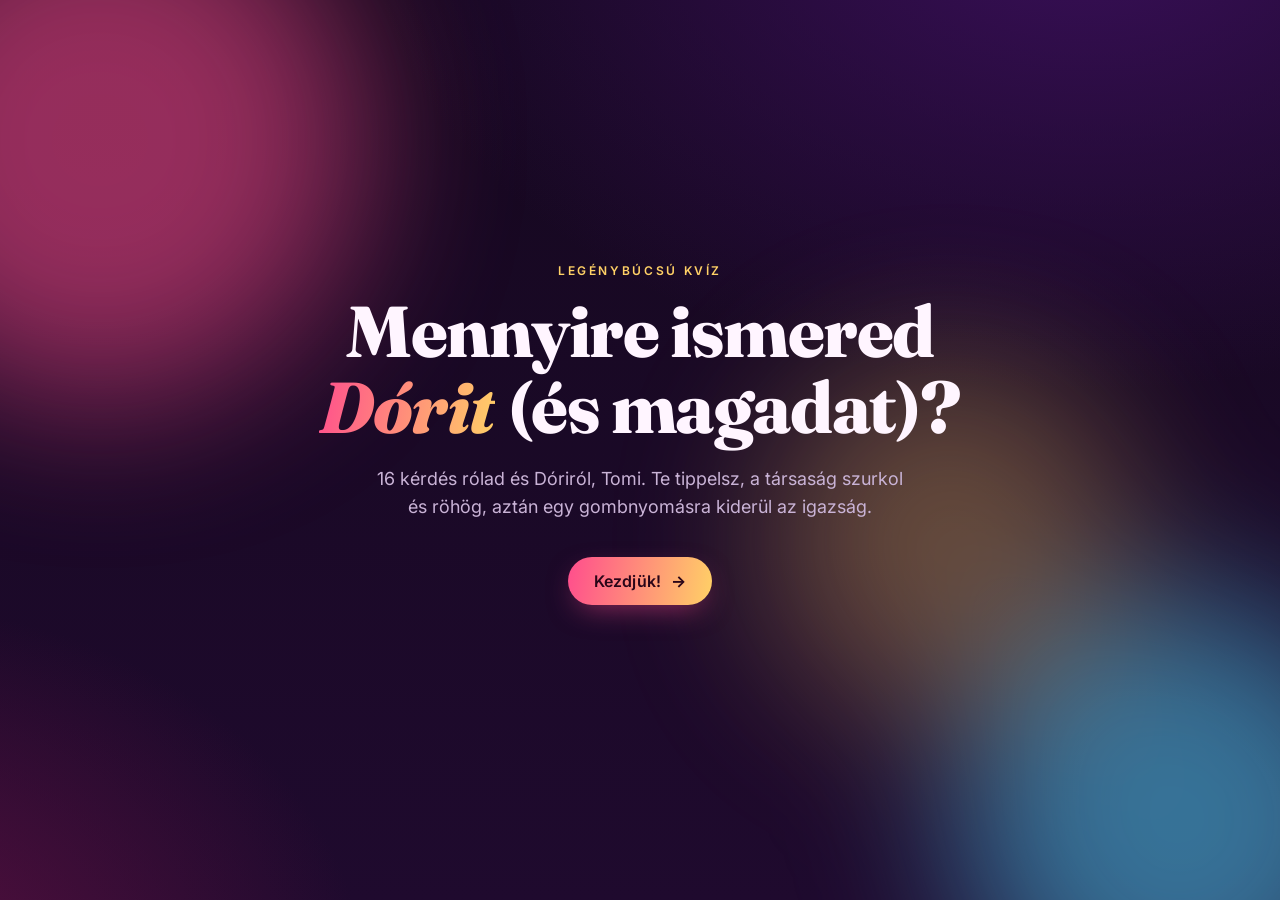
==== index.html @ 5be16c11 "Tomi legénybúcsú kvíz" ====
<!doctype html>
<html lang="hu">
  <head>
    <meta charset="utf-8" />
    <meta name="viewport" content="width=device-width, initial-scale=1" />
    <title>Tomi legénybúcsú kvíz</title>
    <link
      rel="preconnect"
      href="https://fonts.googleapis.com"
    />
    <link
      rel="preconnect"
      href="https://fonts.gstatic.com"
      crossorigin
    />
    <link
      href="https://fonts.googleapis.com/css2?family=Fraunces:ital,opsz,wght@0,9..144,600;0,9..144,800;1,9..144,700&family=Inter:wght@400;500;600;700&display=swap"
      rel="stylesheet"
    />
    <link rel="stylesheet" href="styles.css" />
  </head>
  <body>
    <div class="bg-blobs" aria-hidden="true">
      <span class="blob blob-1"></span>
      <span class="blob blob-2"></span>
      <span class="blob blob-3"></span>
    </div>

    <main class="stage">
      <section id="screen-intro" class="screen active">
        <div class="intro-card">
          <p class="kicker">Legénybúcsú kvíz</p>
          <h1>Mennyire ismered <em>Dórit</em> (és magadat)?</h1>
          <p class="lead">
            16 kérdés rólad és Dóriról, Tomi. Te tippelsz, a társaság szurkol
            és röhög, aztán egy gombnyomásra kiderül az igazság.
          </p>
          <button id="start-btn" class="btn btn-primary">
            <span>Kezdjük!</span>
            <span class="btn-arrow">→</span>
          </button>
        </div>
      </section>

      <section id="screen-quiz" class="screen">
        <div class="card">
          <div class="card-head">
            <span class="pill" id="progress">1 / 16</span>
            <span class="pill pill-muted">Tomi &amp; Dóri</span>
          </div>
          <h2 id="question" class="question">…</h2>
          <div id="answer" class="answer" aria-live="polite"></div>
          <div class="card-foot">
            <button id="action-btn" class="btn btn-primary" data-mode="reveal">
              Felfedés
            </button>
          </div>
        </div>
      </section>

      <section id="screen-finish" class="screen">
        <div class="finish-card">
          <p class="kicker">Vége a kvíznek</p>
          <h1>Egészségedre, <em>Tomi</em>!</h1>
          <p class="lead">
            Dóri kezében vagy — a csikizés, az Elfbar és a szemkontaktusos
            fingások örökre szóljanak.
          </p>
          <button id="restart-btn" class="btn btn-ghost">Újra</button>
        </div>
        <div id="confetti" class="confetti" aria-hidden="true"></div>
      </section>
    </main>

    <script src="quiz.js"></script>
  </body>
</html>
---- styles.css ----
:root {
  --bg-0: #15081f;
  --bg-1: #1f0a2e;
  --ink: #fff5ff;
  --ink-muted: #c9b3d6;
  --accent: #ff4d8d;
  --accent-2: #ffd166;
  --accent-3: #4cc9f0;
  --card: rgba(255, 255, 255, 0.06);
  --card-border: rgba(255, 255, 255, 0.12);
  --shadow-lg: 0 30px 80px -20px rgba(0, 0, 0, 0.5),
    0 10px 30px -10px rgba(255, 77, 141, 0.2);
}

* { box-sizing: border-box; }

html, body {
  margin: 0;
  padding: 0;
  min-height: 100%;
}

body {
  font-family: "Inter", system-ui, sans-serif;
  background: radial-gradient(
      1200px 800px at 85% -10%,
      #3a0f5a 0%,
      transparent 60%
    ),
    radial-gradient(900px 700px at -10% 110%, #5a1040 0%, transparent 55%),
    linear-gradient(180deg, var(--bg-0), var(--bg-1));
  color: var(--ink);
  min-height: 100vh;
  overflow-x: hidden;
  -webkit-font-smoothing: antialiased;
}

.bg-blobs {
  position: fixed;
  inset: 0;
  pointer-events: none;
  z-index: 0;
  filter: blur(80px);
  opacity: 0.55;
}
.blob {
  position: absolute;
  border-radius: 50%;
  mix-blend-mode: screen;
}
.blob-1 {
  width: 520px; height: 520px;
  background: #ff4d8d;
  top: -120px; left: -160px;
  animation: float 18s ease-in-out infinite;
}
.blob-2 {
  width: 440px; height: 440px;
  background: #4cc9f0;
  bottom: -140px; right: -120px;
  animation: float 22s ease-in-out infinite reverse;
}
.blob-3 {
  width: 360px; height: 360px;
  background: #ffd166;
  top: 40%; left: 60%;
  animation: float 26s ease-in-out infinite;
  opacity: 0.6;
}
@keyframes float {
  0%, 100% { transform: translate(0, 0) scale(1); }
  50% { transform: translate(40px, -30px) scale(1.08); }
}

.stage {
  position: relative;
  z-index: 1;
  max-width: 860px;
  margin: 0 auto;
  padding: 48px 24px 80px;
  min-height: 100vh;
  display: flex;
  align-items: center;
  justify-content: center;
}

.screen {
  display: none;
  width: 100%;
  animation: fadein 0.45s ease both;
}
.screen.active { display: block; }

@keyframes fadein {
  from { opacity: 0; transform: translateY(8px); }
  to { opacity: 1; transform: translateY(0); }
}

/* Intro + finish cards */
.intro-card, .finish-card {
  text-align: center;
  padding: 48px 32px;
}
.kicker {
  text-transform: uppercase;
  letter-spacing: 0.22em;
  font-size: 12px;
  font-weight: 600;
  color: var(--accent-2);
  margin: 0 0 16px;
}
.intro-card h1, .finish-card h1 {
  font-family: "Fraunces", Georgia, serif;
  font-weight: 800;
  font-size: clamp(40px, 7vw, 72px);
  line-height: 1.05;
  margin: 0 0 20px;
  letter-spacing: -0.02em;
}
.intro-card h1 em, .finish-card h1 em {
  font-style: italic;
  background: linear-gradient(100deg, var(--accent), var(--accent-2));
  -webkit-background-clip: text;
  background-clip: text;
  color: transparent;
}
.lead {
  color: var(--ink-muted);
  font-size: 18px;
  line-height: 1.55;
  max-width: 540px;
  margin: 0 auto 36px;
}

/* Question card */
.card {
  background: var(--card);
  border: 1px solid var(--card-border);
  backdrop-filter: blur(18px);
  -webkit-backdrop-filter: blur(18px);
  border-radius: 28px;
  padding: 36px 36px 32px;
  box-shadow: var(--shadow-lg);
}
.card-head {
  display: flex;
  justify-content: space-between;
  align-items: center;
  gap: 12px;
  margin-bottom: 28px;
}
.pill {
  display: inline-flex;
  align-items: center;
  padding: 6px 14px;
  border-radius: 999px;
  font-size: 13px;
  font-weight: 600;
  background: linear-gradient(100deg, var(--accent), var(--accent-2));
  color: #2a0518;
  letter-spacing: 0.02em;
}
.pill-muted {
  background: rgba(255, 255, 255, 0.08);
  color: var(--ink-muted);
  border: 1px solid var(--card-border);
}
.question {
  font-family: "Fraunces", Georgia, serif;
  font-weight: 700;
  font-size: clamp(24px, 3.6vw, 36px);
  line-height: 1.25;
  letter-spacing: -0.01em;
  margin: 0 0 28px;
}

/* Answer reveal */
.answer {
  opacity: 0;
  transform: translateY(14px);
  transition: opacity 0.45s ease, transform 0.45s ease;
  margin-bottom: 8px;
  min-height: 0;
}
.answer.visible {
  opacity: 1;
  transform: translateY(0);
}
.answer-text {
  font-family: "Fraunces", Georgia, serif;
  font-style: italic;
  font-weight: 600;
  font-size: clamp(24px, 4vw, 40px);
  line-height: 1.25;
  margin: 0;
  padding: 20px 24px;
  background: linear-gradient(100deg,
    rgba(255, 77, 141, 0.16),
    rgba(255, 209, 102, 0.12));
  border: 1px solid rgba(255, 209, 102, 0.3);
  border-radius: 18px;
  color: #fff8ec;
}
.answer-list {
  list-style: none;
  margin: 0;
  padding: 0;
  display: grid;
  gap: 10px;
}
.answer-list li {
  font-family: "Fraunces", Georgia, serif;
  font-style: italic;
  font-weight: 600;
  font-size: clamp(20px, 3vw, 28px);
  padding: 14px 20px;
  background: linear-gradient(100deg,
    rgba(76, 201, 240, 0.15),
    rgba(184, 146, 255, 0.12));
  border: 1px solid rgba(184, 146, 255, 0.3);
  border-radius: 16px;
}
.answer-image {
  width: 100%;
  max-height: 62vh;
  object-fit: contain;
  border-radius: 18px;
  background: rgba(0, 0, 0, 0.25);
  border: 1px solid var(--card-border);
  display: block;
}

.card-foot {
  display: flex;
  justify-content: flex-end;
  margin-top: 28px;
}

/* Buttons */
.btn {
  position: relative;
  display: inline-flex;
  align-items: center;
  gap: 10px;
  border: 0;
  cursor: pointer;
  font-family: inherit;
  font-weight: 600;
  font-size: 16px;
  letter-spacing: 0.01em;
  padding: 14px 26px;
  border-radius: 999px;
  transition: transform 0.15s ease, box-shadow 0.25s ease, filter 0.2s ease;
  color: #2a0518;
}
.btn-primary {
  background: linear-gradient(100deg, var(--accent), var(--accent-2));
  box-shadow: 0 10px 30px -10px rgba(255, 77, 141, 0.6);
}
.btn-primary:hover {
  transform: translateY(-2px);
  filter: brightness(1.05);
  box-shadow: 0 16px 40px -14px rgba(255, 77, 141, 0.75);
}
.btn-primary:active { transform: translateY(0); }
.btn-ghost {
  background: rgba(255, 255, 255, 0.08);
  color: var(--ink);
  border: 1px solid var(--card-border);
}
.btn-ghost:hover {
  background: rgba(255, 255, 255, 0.12);
  transform: translateY(-2px);
}
.btn-arrow {
  transition: transform 0.2s ease;
  font-weight: 700;
}
.btn-primary:hover .btn-arrow { transform: translateX(3px); }

/* Confetti */
.confetti {
  position: fixed;
  inset: 0;
  pointer-events: none;
  overflow: hidden;
}
.confetti-piece {
  position: absolute;
  top: -20px;
  width: 10px;
  height: 16px;
  border-radius: 2px;
  animation: fall linear forwards;
  opacity: 0.9;
}
@keyframes fall {
  0% { transform: translateY(-10vh) rotate(0); opacity: 0; }
  10% { opacity: 1; }
  100% { transform: translateY(110vh) rotate(720deg); opacity: 0.9; }
}

/* Mobile */
@media (max-width: 640px) {
  .stage { padding: 24px 16px 56px; }
  .card { padding: 24px 22px 22px; border-radius: 22px; }
  .intro-card, .finish-card { padding: 32px 16px; }
  .card-head { margin-bottom: 20px; }
  .question { margin-bottom: 22px; }
  .btn { padding: 12px 22px; font-size: 15px; }
}
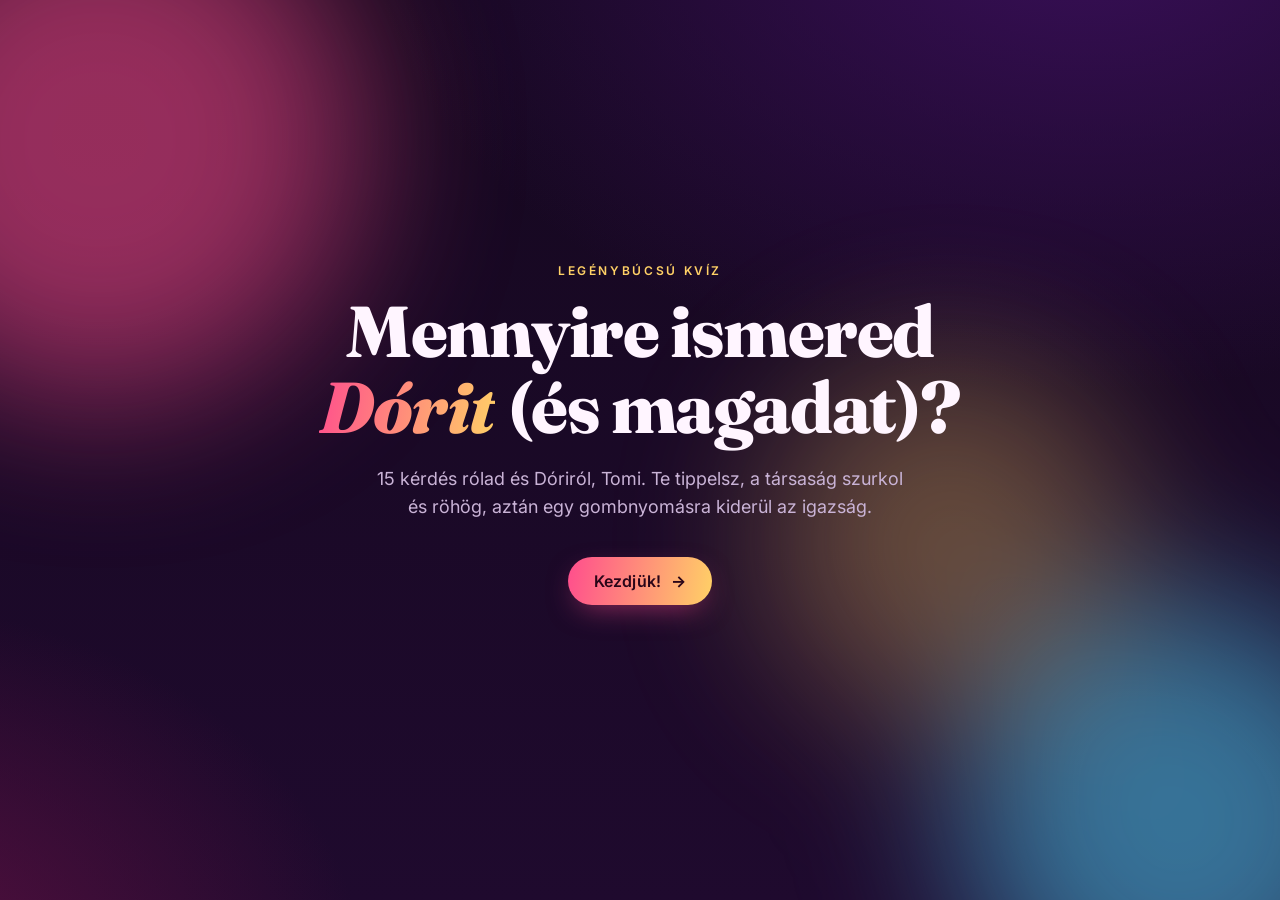
==== commit 3c55573f: "Update intro count from 16 to 15" ====
--- a/index.html
+++ b/index.html
@@ -32,7 +32,7 @@
           <p class="kicker">Legénybúcsú kvíz</p>
           <h1>Mennyire ismered <em>Dórit</em> (és magadat)?</h1>
           <p class="lead">
-            16 kérdés rólad és Dóriról, Tomi. Te tippelsz, a társaság szurkol
+            15 kérdés rólad és Dóriról, Tomi. Te tippelsz, a társaság szurkol
             és röhög, aztán egy gombnyomásra kiderül az igazság.
           </p>
           <button id="start-btn" class="btn btn-primary">
